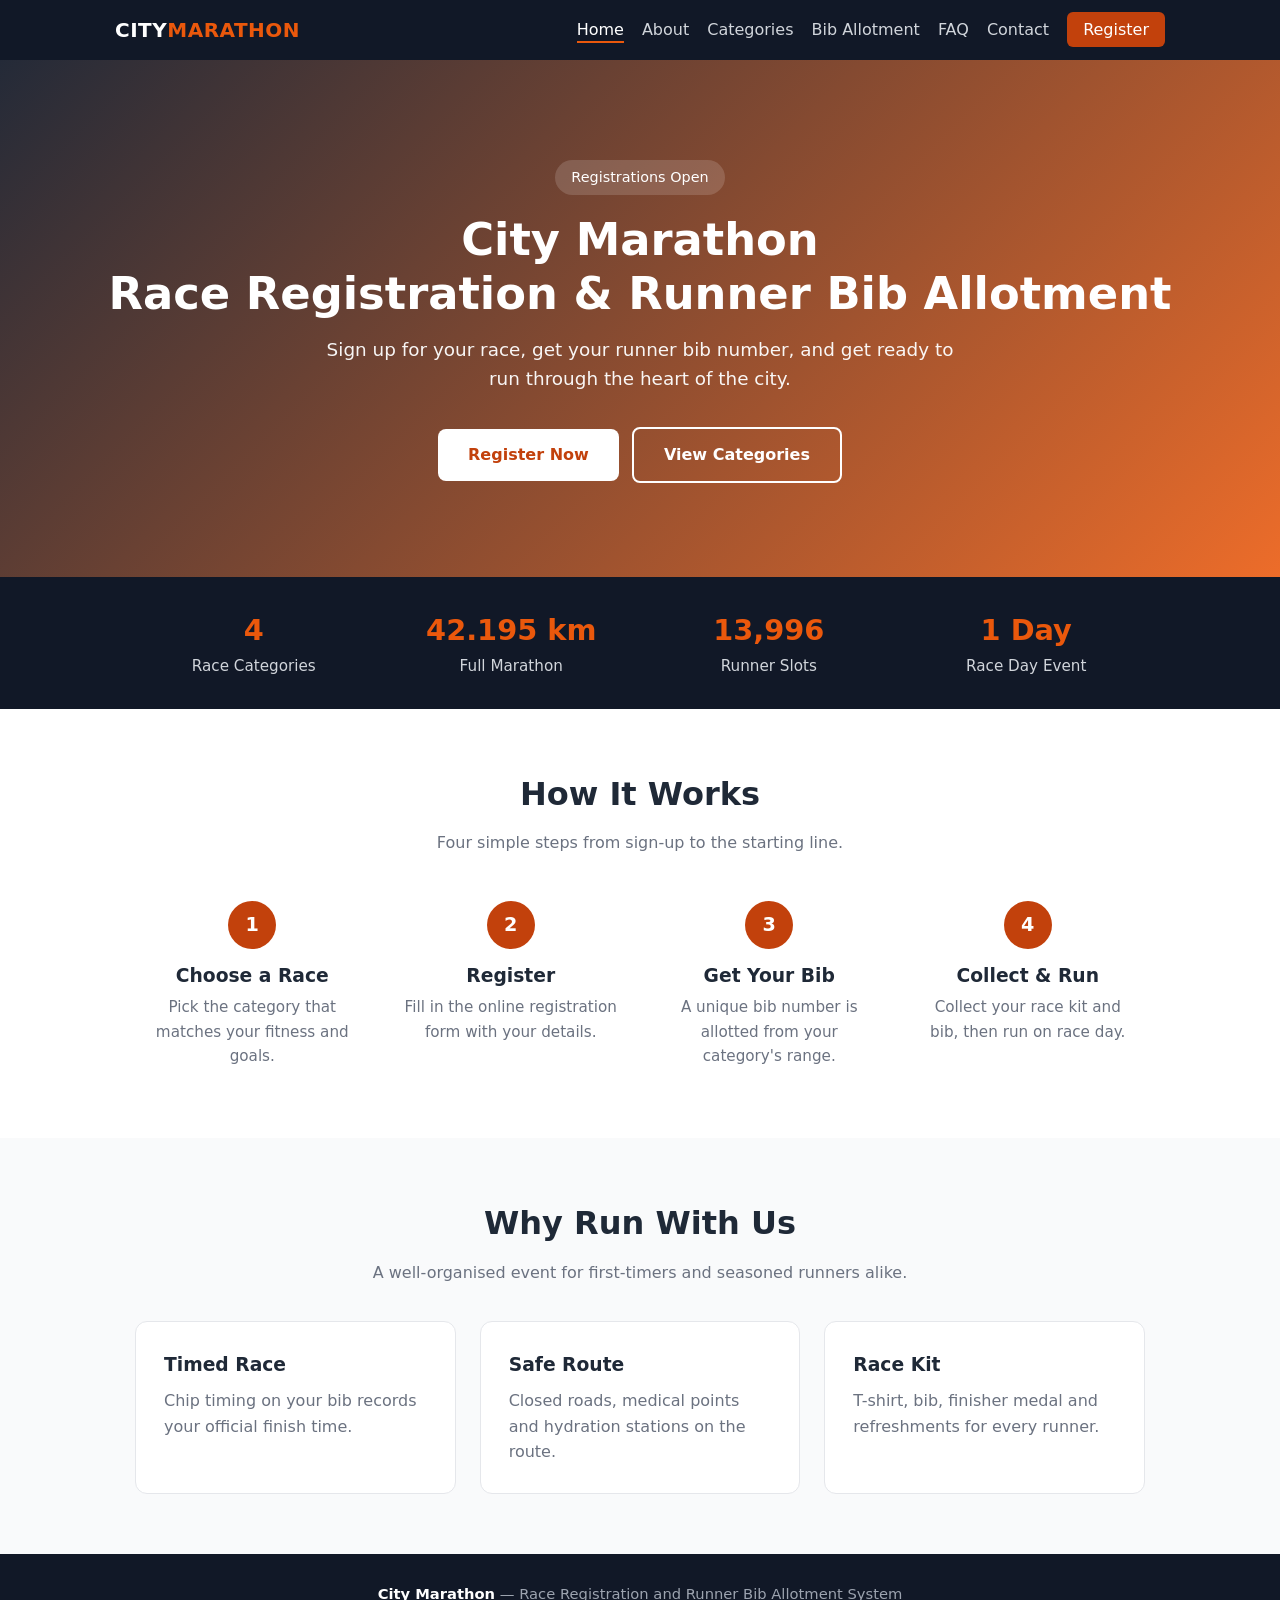
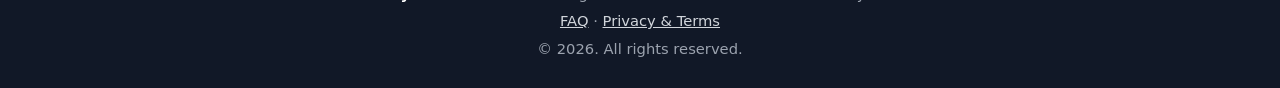
==== index.html @ 52d89890 "Add files via upload" ====
<!DOCTYPE html>
<html lang="en">
<head>
  <meta charset="UTF-8">
  <meta name="viewport" content="width=device-width, initial-scale=1.0">
  <meta name="description" content="City Marathon race registration and runner bib allotment information.">
  <meta property="og:title" content="City Marathon | Race Registration &amp; Bib Allotment">
  <meta property="og:description" content="Register for the City Marathon, 14 January 2027, and learn how runner bib numbers are allotted.">
  <meta property="og:type" content="website">
  <title>City Marathon | Race Registration &amp; Bib Allotment</title>
  <link rel="icon" href="data:image/svg+xml,%3Csvg xmlns='http://www.w3.org/2000/svg' viewBox='0 0 64 64'%3E%3Crect width='64' height='64' rx='12' fill='%23111827'/%3E%3Ctext x='32' y='43' font-size='32' font-weight='800' text-anchor='middle' fill='%23ea580c' font-family='Arial'%3ECM%3C/text%3E%3C/svg%3E">
  <link rel="stylesheet" href="style.css">
</head>
<body>

  <a href="#main" class="skip">Skip to content</a>

  <header>
    <div class="container nav">
      <a href="index.html" class="logo">CITY<span>MARATHON</span></a>
      <input type="checkbox" id="menu" class="menu-toggle">
      <label for="menu" class="menu-button" aria-label="Open menu">&#9776;</label>
      <ul>
        <li><a href="index.html" class="active" aria-current="page">Home</a></li>
        <li><a href="about.html">About</a></li>
        <li><a href="categories.html">Categories</a></li>
        <li><a href="bib-allotment.html">Bib Allotment</a></li>
        <li><a href="faq.html">FAQ</a></li>
        <li><a href="contact.html">Contact</a></li>
        <li><a href="register.html" class="cta">Register</a></li>
      </ul>
    </div>
  </header>

  <main id="main">
    <div class="hero">
      <span class="tag">Registrations Open</span>
      <h1>City Marathon<br>Race Registration &amp; Runner Bib Allotment</h1>
      <p>Sign up for your race, get your runner bib number, and get ready to run through the heart of the city.</p>
      <a href="register.html" class="btn">Register Now</a>
      <a href="categories.html" class="btn outline">View Categories</a>
    </div>

    <div class="stats">
      <div class="container">
        <div><strong>4</strong><span>Race Categories</span></div>
        <div><strong>42.195 km</strong><span>Full Marathon</span></div>
        <div><strong>13,996</strong><span>Runner Slots</span></div>
        <div><strong>1 Day</strong><span>Race Day Event</span></div>
      </div>
    </div>

    <section>
      <div class="container">
        <h2>How It Works</h2>
        <p class="sub">Four simple steps from sign-up to the starting line.</p>
        <div class="steps">
          <div class="step"><h3>Choose a Race</h3><p>Pick the category that matches your fitness and goals.</p></div>
          <div class="step"><h3>Register</h3><p>Fill in the online registration form with your details.</p></div>
          <div class="step"><h3>Get Your Bib</h3><p>A unique bib number is allotted from your category's range.</p></div>
          <div class="step"><h3>Collect &amp; Run</h3><p>Collect your race kit and bib, then run on race day.</p></div>
        </div>
      </div>
    </section>

    <section class="alt">
      <div class="container">
        <h2>Why Run With Us</h2>
        <p class="sub">A well-organised event for first-timers and seasoned runners alike.</p>
        <div class="cards">
          <div class="card"><h3>Timed Race</h3><p>Chip timing on your bib records your official finish time.</p></div>
          <div class="card"><h3>Safe Route</h3><p>Closed roads, medical points and hydration stations on the route.</p></div>
          <div class="card"><h3>Race Kit</h3><p>T-shirt, bib, finisher medal and refreshments for every runner.</p></div>
        </div>
      </div>
    </section>
  </main>

  <footer>
    <p><strong>City Marathon</strong> &mdash; Race Registration and Runner Bib Allotment System</p>
    <p><a href="faq.html">FAQ</a> &middot; <a href="privacy.html">Privacy &amp; Terms</a></p>
    <p>&copy; 2026. All rights reserved.</p>
  </footer>

</body>
</html>
---- style.css ----
/* City Marathon Race Registration and Runner Bib Allotment System */

:root {
  --bg: #ffffff;
  --text: #1f2937;
  --muted: #6b7280;
  --brand: #ea580c;
  --brand-dark: #c2410c;
  --brand-darker: #9a3412;
  --dark: #111827;
  --card: #f9fafb;
  --line: #e5e7eb;
  --max: 1050px;
}

* { box-sizing: border-box; margin: 0; padding: 0; }

body {
  font-family: system-ui, -apple-system, "Segoe UI", Roboto, Arial, sans-serif;
  color: var(--text);
  background: var(--bg);
  line-height: 1.6;
}

a { color: var(--brand-dark); text-decoration: none; }
a:hover { text-decoration: underline; }

.container { max-width: var(--max); margin: 0 auto; padding: 0 20px; }

/* ---------- Accessibility helpers ---------- */
.skip {
  position: absolute;
  left: -9999px;
  top: 0;
  background: var(--brand-dark);
  color: #fff;
  padding: 10px 16px;
  z-index: 100;
}
.skip:focus { left: 10px; top: 10px; }

:focus-visible { outline: 3px solid var(--brand); outline-offset: 2px; }
.nav :focus-visible, .btn:focus-visible { outline-color: #fff; }
.menu-toggle:focus-visible + .menu-button { outline: 3px solid #fff; outline-offset: 2px; }

/* ---------- Header / Navigation (CSS-only mobile menu) ---------- */
header {
  background: var(--dark);
  position: sticky;
  top: 0;
  z-index: 10;
}
.nav {
  display: flex;
  align-items: center;
  justify-content: space-between;
  flex-wrap: wrap;
  padding: 14px 0;
}
.logo { font-size: 1.25rem; font-weight: 800; color: #fff; letter-spacing: 0.5px; }
.logo span { color: var(--brand); }
.logo:hover { text-decoration: none; }

.menu-toggle { position: absolute; opacity: 0; width: 1px; height: 1px; }
.menu-button { display: none; cursor: pointer; font-size: 1.6rem; color: #fff; }

.nav ul { list-style: none; display: flex; gap: 18px; align-items: center; }
.nav ul a { color: #d1d5db; font-weight: 500; }
.nav ul a:hover, .nav ul a.active { color: #fff; text-decoration: none; }
.nav ul a.active { border-bottom: 2px solid var(--brand); padding-bottom: 2px; }
.nav ul a.cta {
  background: var(--brand-dark);
  color: #fff;
  padding: 8px 16px;
  border-radius: 6px;
  border-bottom: none;
}
.nav ul a.cta:hover { background: var(--brand-darker); }

/* ---------- Hero ---------- */
.hero {
  background: linear-gradient(135deg, rgba(17,24,39,0.92), rgba(234,88,12,0.88));
  color: #fff;
  text-align: center;
  padding: 100px 20px 90px;
}
.hero .tag {
  display: inline-block;
  background: rgba(255,255,255,0.15);
  padding: 6px 16px;
  border-radius: 20px;
  font-size: 0.9rem;
  margin-bottom: 18px;
}
.hero h1 { font-size: 2.8rem; line-height: 1.2; margin-bottom: 14px; }
.hero p { font-size: 1.15rem; max-width: 640px; margin: 0 auto 30px; opacity: 0.95; }

.btn {
  display: inline-block;
  background: #fff;
  color: var(--brand-dark);
  padding: 13px 30px;
  border-radius: 8px;
  font-weight: 700;
  border: none;
  cursor: pointer;
  font-size: 1rem;
  margin: 4px;
  transition: transform 0.15s, box-shadow 0.15s;
}
.btn:hover { transform: translateY(-2px); box-shadow: 0 6px 16px rgba(0,0,0,0.25); text-decoration: none; }
.btn.primary { background: var(--brand-dark); color: #fff; }
.btn.primary:hover { background: var(--brand-darker); }
.btn.outline { background: transparent; color: #fff; border: 2px solid #fff; }
.btn.secondary { background: #fff; color: var(--brand-dark); border: 2px solid var(--brand-dark); }

/* ---------- Stats strip ---------- */
.stats { background: var(--dark); color: #fff; padding: 30px 0; }
.stats .container {
  display: grid;
  grid-template-columns: repeat(auto-fit, minmax(150px, 1fr));
  gap: 20px;
  text-align: center;
}
.stats strong { display: block; font-size: 1.8rem; color: var(--brand); }
.stats span { color: #d1d5db; font-size: 0.95rem; }

/* ---------- Sections ---------- */
section { padding: 60px 0; }
section.alt { background: var(--card); }
section h2 { text-align: center; font-size: 2rem; margin-bottom: 10px; }
.sub { text-align: center; color: var(--muted); max-width: 650px; margin: 0 auto 36px; }

.page-title { background: var(--dark); color: #fff; text-align: center; padding: 56px 20px; }
.page-title h1 { font-size: 2.3rem; }
.page-title p { color: #d1d5db; margin-top: 6px; }

.cards {
  display: grid;
  grid-template-columns: repeat(auto-fit, minmax(230px, 1fr));
  gap: 24px;
}
.card {
  background: #fff;
  border: 1px solid var(--line);
  padding: 28px;
  border-radius: 12px;
  transition: transform 0.2s, box-shadow 0.2s;
}
.card:hover { transform: translateY(-4px); box-shadow: 0 8px 20px rgba(0,0,0,0.08); }
.card h3 { margin-bottom: 8px; }
.card p { color: var(--muted); }
.card .big { font-size: 2rem; font-weight: 800; color: var(--brand-dark); }
.card ul { margin: 10px 0 0 18px; color: var(--muted); }

/* ---------- Steps ---------- */
.steps { counter-reset: step; display: grid; grid-template-columns: repeat(auto-fit, minmax(200px, 1fr)); gap: 24px; }
.step { text-align: center; padding: 10px; }
.step::before {
  counter-increment: step;
  content: counter(step);
  display: flex;
  align-items: center;
  justify-content: center;
  width: 48px;
  height: 48px;
  margin: 0 auto 12px;
  background: var(--brand-dark);
  color: #fff;
  font-weight: 800;
  font-size: 1.2rem;
  border-radius: 50%;
}
.step h3 { margin-bottom: 4px; }
.step p { color: var(--muted); font-size: 0.95rem; }

/* ---------- Tables ---------- */
.table-wrap { overflow-x: auto; }
table { width: 100%; border-collapse: collapse; background: #fff; border-radius: 10px; overflow: hidden; border: 1px solid var(--line); }
th, td { padding: 13px 16px; text-align: left; border-bottom: 1px solid var(--line); white-space: nowrap; }
th { background: var(--dark); color: #fff; font-weight: 600; }
tr:nth-child(even) td { background: var(--card); }
.bib {
  display: inline-block;
  background: #fff;
  border: 2px solid var(--dark);
  border-radius: 4px;
  padding: 1px 10px;
  font-weight: 800;
  letter-spacing: 1px;
}

/* ---------- Notice box ---------- */
.notice {
  background: #fff7ed;
  border-left: 5px solid var(--brand-dark);
  padding: 16px 20px;
  border-radius: 6px;
  margin: 24px 0;
}

/* ---------- Two columns / lists ---------- */
.two-col { display: grid; grid-template-columns: 1fr 1fr; gap: 40px; align-items: start; }
.two-col h3 { margin-bottom: 8px; }
.checklist { list-style: none; }
.checklist li { padding: 6px 0 6px 28px; position: relative; }
.checklist li::before { content: "\2713"; position: absolute; left: 0; color: var(--brand-dark); font-weight: 800; }

/* ---------- FAQ (details / summary) ---------- */
.faq { max-width: 800px; margin: 0 auto; }
.faq details {
  background: #fff;
  border: 1px solid var(--line);
  border-radius: 10px;
  margin-bottom: 12px;
  padding: 0 20px;
}
.faq summary {
  cursor: pointer;
  font-weight: 600;
  padding: 16px 0;
  list-style: none;
  display: flex;
  justify-content: space-between;
  gap: 16px;
}
.faq summary::-webkit-details-marker { display: none; }
.faq summary::after { content: "+"; font-size: 1.4rem; line-height: 1; color: var(--brand-dark); }
.faq details[open] summary::after { content: "\2212"; }
.faq details p { padding-bottom: 16px; color: var(--muted); }

/* ---------- Legal / long text pages ---------- */
.prose { max-width: 800px; margin: 0 auto; }
.prose h2 { text-align: left; font-size: 1.4rem; margin: 28px 0 8px; }
.prose p, .prose ul { margin-bottom: 12px; }
.prose ul { margin-left: 22px; }

/* ---------- Forms ---------- */
form { max-width: 760px; margin: 0 auto; }
fieldset { border: 1px solid var(--line); border-radius: 12px; padding: 22px; margin-bottom: 22px; background: #fff; }
legend { font-weight: 700; padding: 0 10px; color: var(--brand-dark); }
.grid { display: grid; grid-template-columns: 1fr 1fr; gap: 16px; }
.full { grid-column: 1 / -1; }
label { font-weight: 600; display: block; margin-bottom: 4px; font-size: 0.95rem; }
input, select, textarea {
  width: 100%;
  padding: 11px 12px;
  border: 1px solid #9ca3af;
  border-radius: 8px;
  font: inherit;
  background: #fff;
}
input:focus, select:focus, textarea:focus { outline: 2px solid var(--brand-dark); border-color: transparent; }
textarea { min-height: 100px; resize: vertical; }
.check { display: flex; gap: 10px; align-items: flex-start; font-weight: 400; margin-bottom: 10px; }
.check input { width: auto; margin-top: 5px; }
.hint { font-size: 0.85rem; color: var(--muted); margin-top: 4px; }

/* ---------- Footer ---------- */
footer { background: var(--dark); color: #9ca3af; text-align: center; padding: 28px 20px; font-size: 0.92rem; }
footer strong { color: #fff; }
footer a { color: #d1d5db; text-decoration: underline; }
footer p + p { margin-top: 4px; }

/* ---------- Mobile ---------- */
@media (max-width: 860px) {
  .menu-button { display: block; }
  .nav ul { display: none; flex-direction: column; align-items: flex-start; gap: 12px; width: 100%; padding-top: 14px; }
  .menu-toggle:checked ~ ul { display: flex; }
}
@media (max-width: 760px) {
  .hero h1 { font-size: 2rem; }
  .two-col, .grid { grid-template-columns: 1fr; }
}

/* ---------- Reduced motion ---------- */
@media (prefers-reduced-motion: reduce) {
  * { transition: none !important; animation: none !important; }
  .btn:hover, .card:hover { transform: none; }
}

/* ---------- Print ---------- */
@media print {
  header, footer, .hero .btn, .skip, .btn { display: none !important; }
  body { color: #000; }
  section { padding: 20px 0; }
  .page-title { background: none; color: #000; padding: 10px 0; }
  .page-title p { color: #333; }
  th { background: #eee; color: #000; }
  .faq details { border: 1px solid #999; }
}
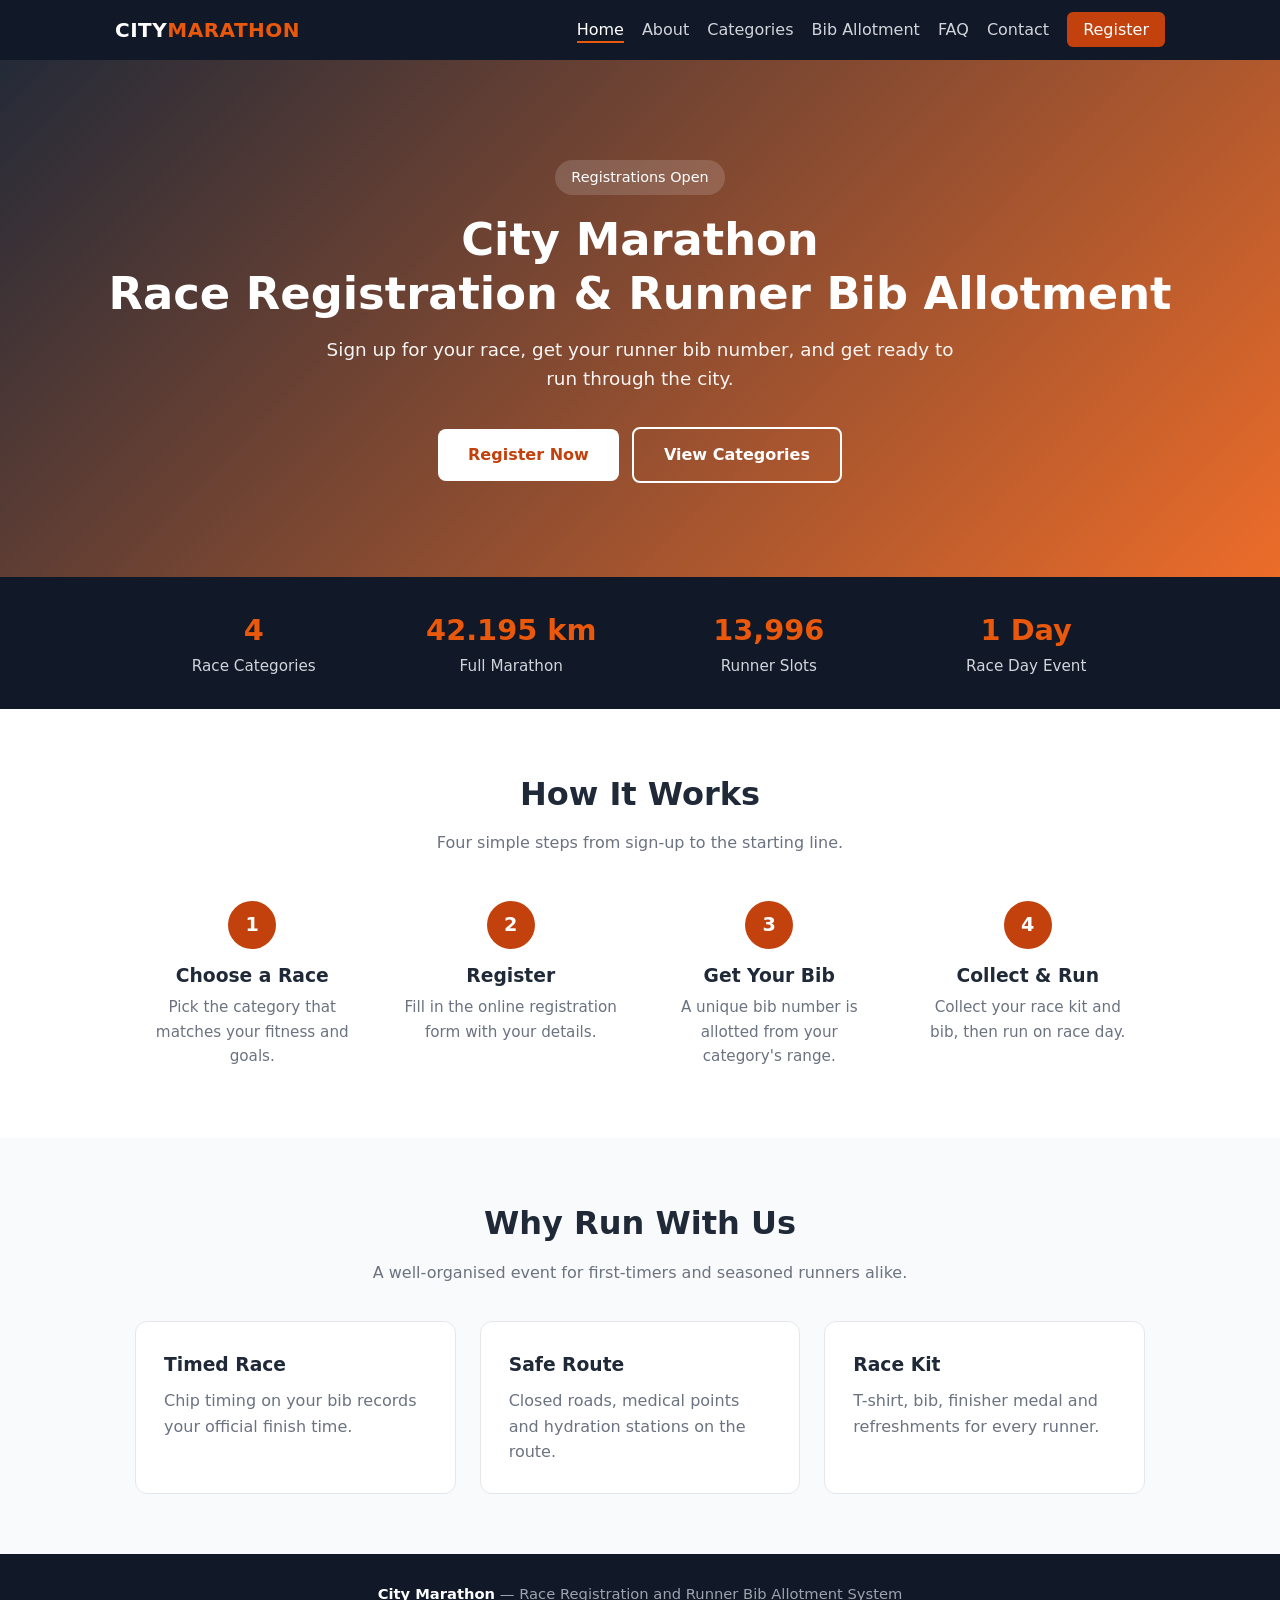
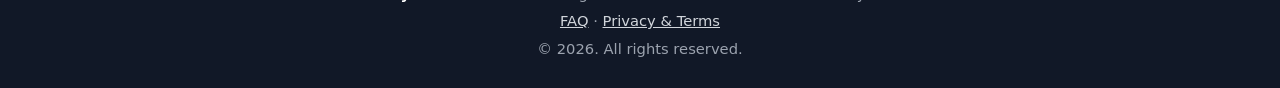
==== commit a77c2f08: "Update registration description text" ====
--- a/index.html
+++ b/index.html
@@ -36,7 +36,7 @@
     <div class="hero">
       <span class="tag">Registrations Open</span>
       <h1>City Marathon<br>Race Registration &amp; Runner Bib Allotment</h1>
-      <p>Sign up for your race, get your runner bib number, and get ready to run through the heart of the city.</p>
+      <p>Sign up for your race, get your runner bib number, and get ready to run through the city.</p>
       <a href="register.html" class="btn">Register Now</a>
       <a href="categories.html" class="btn outline">View Categories</a>
     </div>
